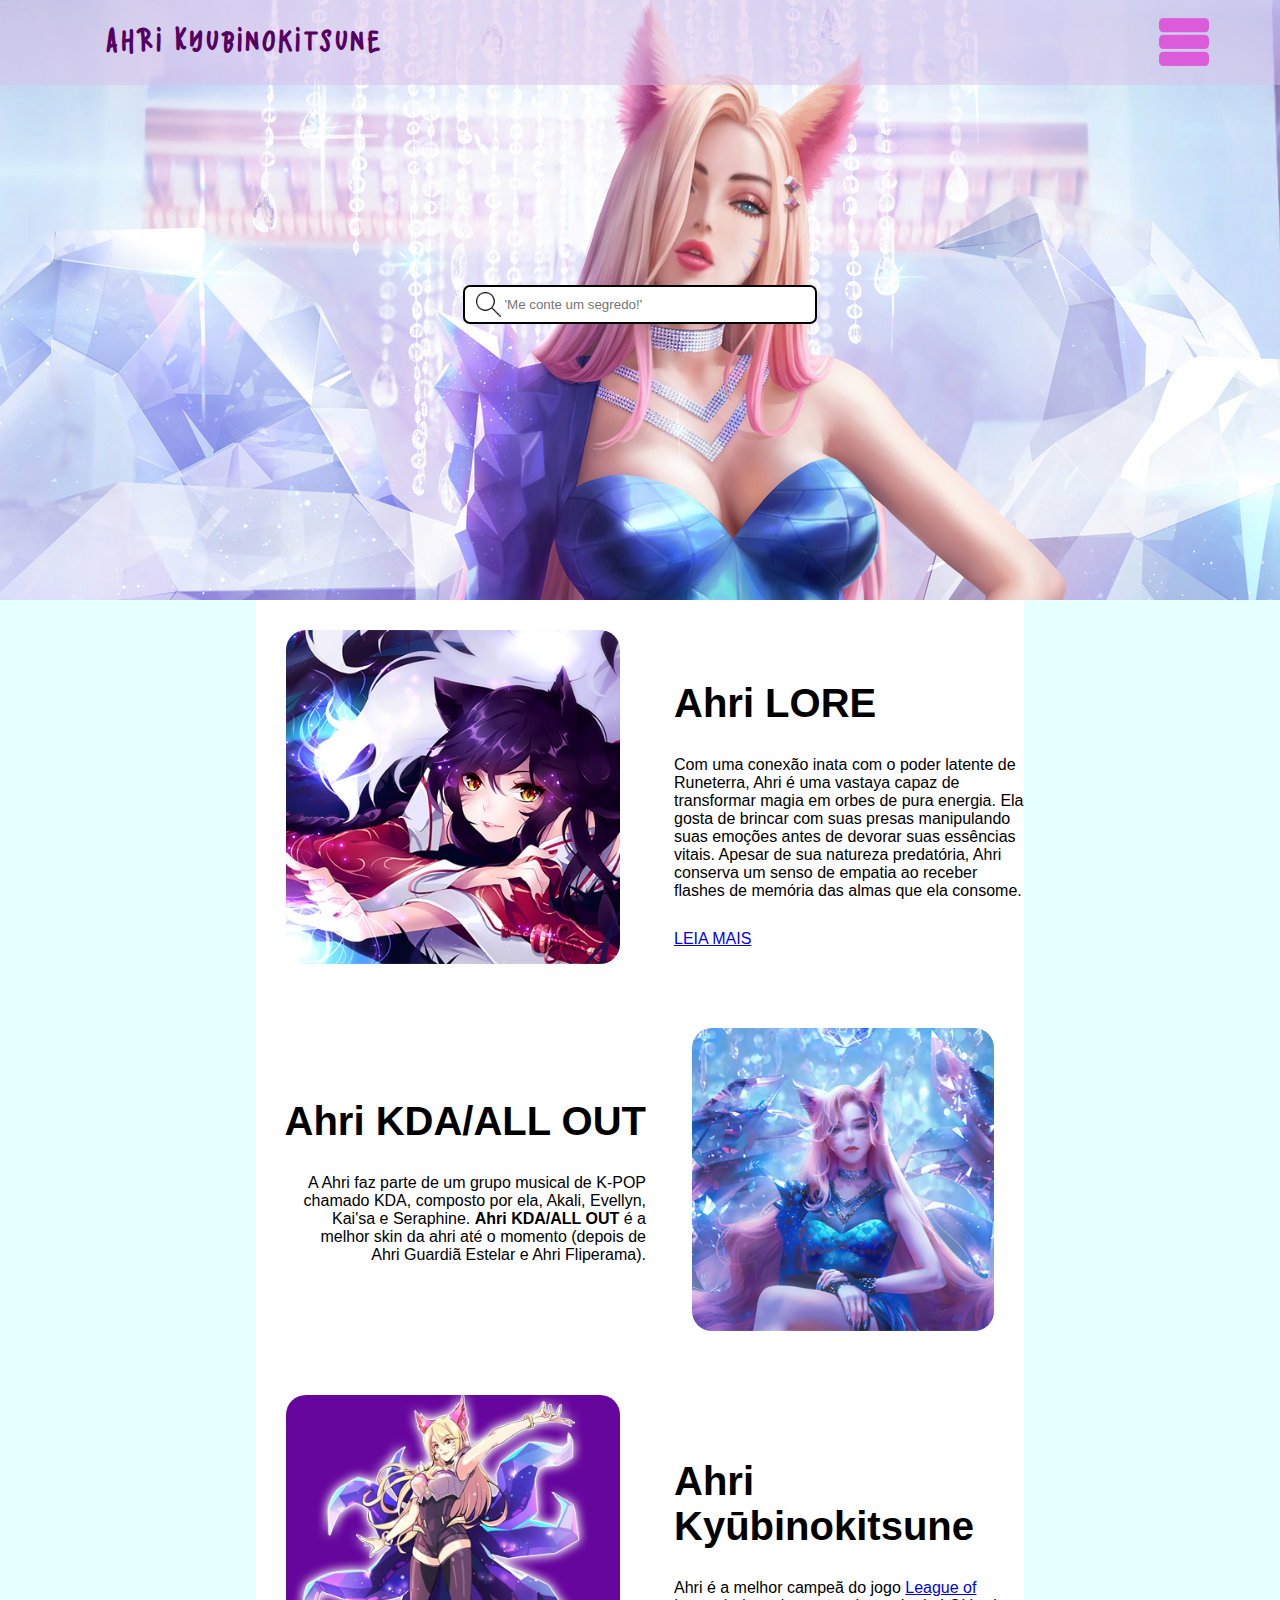
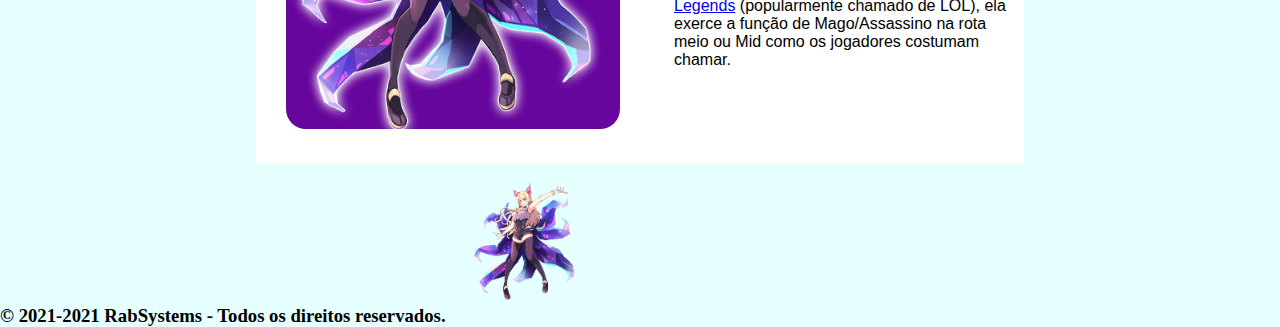
==== index.html @ da594bc2 "Inicial Commit" ====
<!DOCTYPE html>
<html lang="pt-br">
<head>
    <meta charset="UTF-8">
    <meta http-equiv="X-UA-Compatible" content="IE=edge">
    <meta name="viewport" content="width=device-width, initial-scale=1.0">
    <title></title>
    <link rel="stylesheet" href="style.css">
</head>
<body>
    <div id="container-cabecalho">
        <header>
            <h1 id="titulo">Ahri Kyubinokitsune</h1>
            <img id="menu" src="imagens/menu.png" alt="">
        </header>
        <div class="search">
            <label for="pesquisar"><img id="lupa" src="imagens/lupa.png" alt=""></label>
            <input type="text" name="pesquisar" id="pesquisar" placeholder="'Me conte um segredo!'">
        </div>
    </div>
    <div id="container-principal">
        <section class="conteudo">
            <div id="imagem" onmouseover="passarEmCima(this)" onmouseout="removeClass(this)">
                <img class="image-section"src="imagens/ahri-section3.jpg" alt="">
            </div>
            <div>
                <h1>Ahri LORE</h1>
                <p>
                    Com uma conexão inata com o poder latente de Runeterra, Ahri é uma vastaya capaz de transformar magia em orbes de pura energia. Ela gosta de brincar com suas presas manipulando suas emoções antes de devorar suas essências vitais. Apesar de sua natureza predatória, Ahri conserva um senso de empatia ao receber flashes de memória das almas que ela consome.
                </p>
                <a href="lore.html">LEIA MAIS</a>
            </div>
        </section>
        <section id="conteudo-esquerda">
            <div>
                <h1>Ahri KDA/ALL OUT</h1>
                <p>
                    A Ahri faz parte de um grupo musical de K-POP chamado KDA, composto por ela, Akali, Evellyn, Kai'sa e Seraphine. <strong>Ahri KDA/ALL OUT</strong> é a melhor skin da ahri até o momento (depois de Ahri Guardiã Estelar e Ahri Fliperama).
                </p>
            </div>
            <div id="imagem" onmouseover="passarEmCima(this)" onmouseout="removeClass(this)">
                <img class="image-section"src="imagens/ahri-section2.jpg" alt="">
            </div>
        </section>
        <section class="conteudo">
            <div id="imagem" onmouseover="passarEmCima(this)" onmouseout="removeClass(this)">
                <img class="image-section"src="imagens/ahri-section1.jpg" alt="">
            </div>
            <div>
                <h1>Ahri<br>Kyūbinokitsune</h1>
                <p>
                    Ahri é a melhor campeã do jogo <a href="https://na.leagueoflegends.com/pt-br/">League of Legends</a> (popularmente chamado de LOL), ela exerce a função de Mago/Assassino na rota meio ou Mid como os jogadores costumam chamar.
                </p>
            </div>
        </section>
        <div id="orbe"><img src="imagens/orbe.png" alt=""></div>
        <div><img id="ahri-animation" src="imagens/ahri.png" alt=""></div>
    </div>
    <footer id="rodape">
        <h3>&copy; 2021-2021 RabSystems - Todos os direitos reservados.</h3>
    </footer>
</body>
</html>
---- style.css ----
@font-face {
	font-family: lolipop;
	src: local(lolipop), url(fontes/lolipop.ttf)
}

* {
    padding: 0;
    margin: 0; 
}

/*INÍCIO CABEÇALHO*/

#container-cabecalho {
    height: 600px;
    width: auto;
    background: #fcd2fc url(imagens/ahri1.jpg) no-repeat center top;
    background-attachment: fixed;
    text-align: center;
    display: flex;
    flex-flow: column;
    align-items: center;
}

header {
    display: flex;
    justify-content: space-around;
    width: 100%;
    background: rgb(220, 192, 233, 0.5);
    padding-bottom: 8px
}

h1#titulo {
    height: 60px;
    margin-top: 10px;
    padding: 0 35px 0 35px;
    margin-right: 300px;
    font-family: lolipop, arial;
    letter-spacing: 4px;
    color: rgb(86, 0, 97);
    border-radius: 50px;
    line-height: 60px;
}

img#menu {
    width: 50px;
    height: 70px;
    margin-top: 7px;
    padding-left: 300px;
}

#lupa {
    width: 25px;
    margin-top: 5px;
}

.search {
    margin-top: 200px;
    background-color: white;
    width: 350px;
    height: 35px;
    border-radius: 7px;
    border: 2px solid black;
}

input#pesquisar {
    width: 300px;
    height: 25px;
    border: none;
    position: relative;
    top: -8px;

}

/*FIM CABEÇALHO*/

/*INÍCIO BODY*/

body {
    background: rgb(230, 255, 255);
    display: flex;
    flex-direction: column;   
}

#container-principal {
    display: flex;
    flex-flow: column nowrap;
    align-items: center;
    font-family: Arial, Helvetica, sans-serif;

}

.conteudo {
    display: flex;
    flex-direction: row;
    align-items: center;
    background: #fff;
    width: 60%;
}

.conteudo h1 {
    padding: 30px 0 15px 0;
    font-size: 40px;
}

.conteudo p {
    width: 350px;
    padding: 15px 0 30px 0;
}

.image-section {
    width: 80%;
    margin: 30px;
    border-radius: 20px;
}

#conteudo-esquerda {
    display: flex;
    flex-direction: row;
    align-items: center;
    background: #fff;
    width: 60%;
    text-align: right;
}

#conteudo-esquerda h1 {
    padding: 30px 0 15px 0;
    font-size: 40px;
}

#conteudo-esquerda p {
    width: 350px;
    padding: 15px 0 30px 0;
    margin-left: 40px;
}

#ahri-animation {
    width: 10%;
    position: relative;
    left: 350px;
    animation-name: change;
    animation-duration: 24s;
    animation-iteration-count: infinite;
}

/*FIM BODY*/

/*INÍCIO RODAPÉ*/


/*FIM RODAPÉ*/
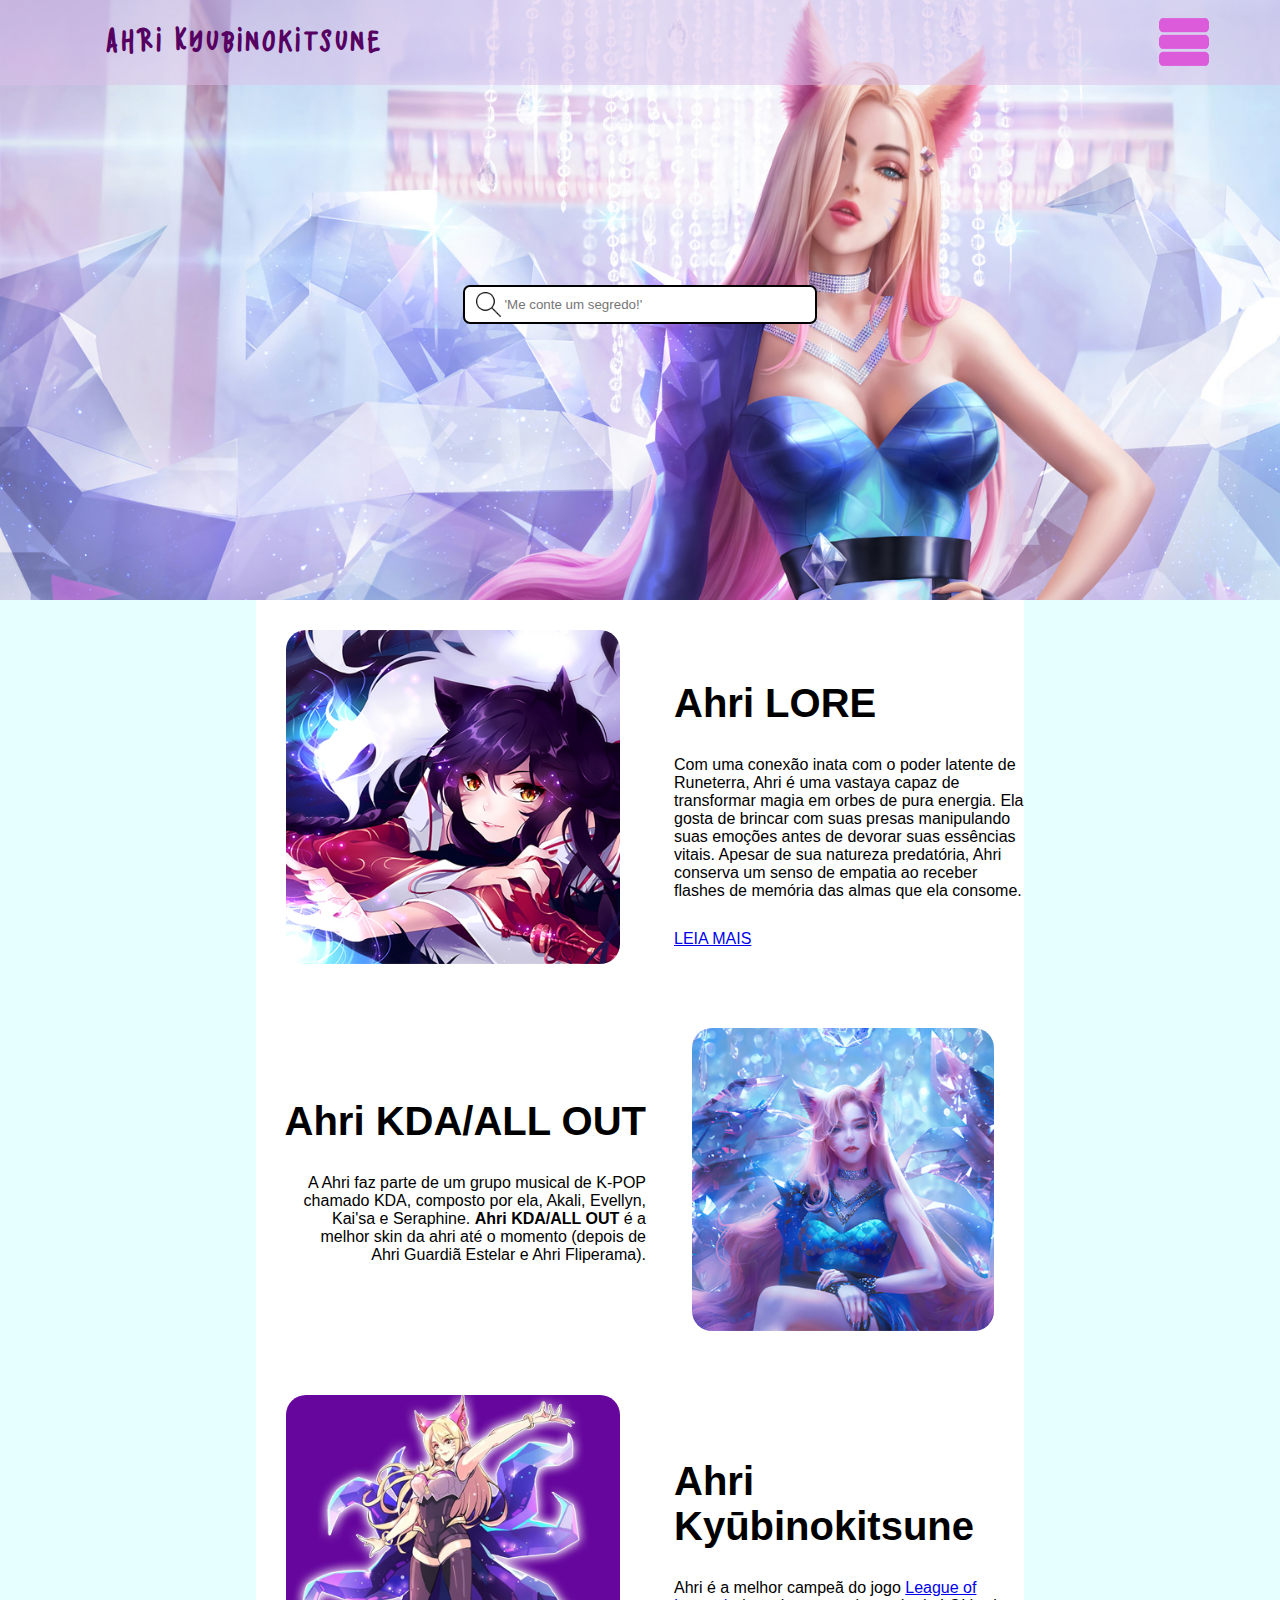
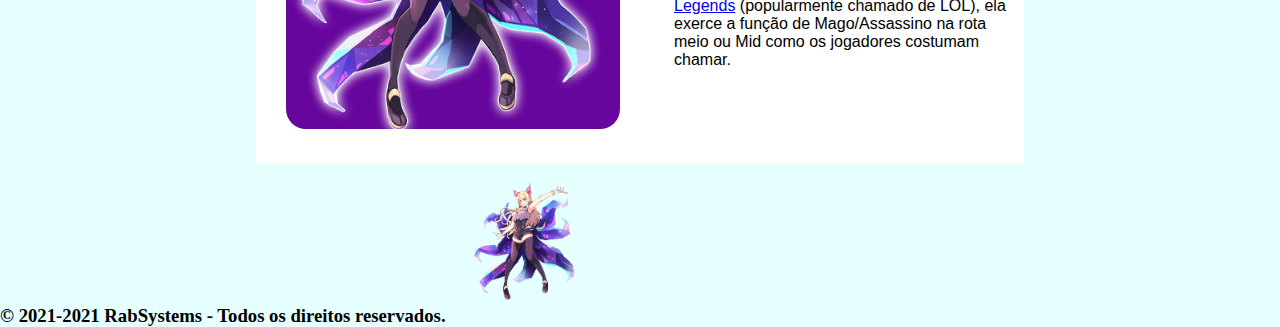
==== commit fad22825: "Atualização 17/04" ====
--- a/index.html
+++ b/index.html
@@ -8,7 +8,7 @@
     <link rel="stylesheet" href="style.css">
 </head>
 <body>
-    <div id="container-cabecalho">
+    <div class="container" id="slider">
         <header>
             <h1 id="titulo">Ahri Kyubinokitsune</h1>
             <img id="menu" src="imagens/menu.png" alt="">
@@ -20,7 +20,7 @@
     </div>
     <div id="container-principal">
         <section class="conteudo">
-            <div id="imagem" onmouseover="passarEmCima(this)" onmouseout="removeClass(this)">
+            <div id="imagem">
                 <img class="image-section"src="imagens/ahri-section3.jpg" alt="">
             </div>
             <div>
@@ -38,12 +38,12 @@
                     A Ahri faz parte de um grupo musical de K-POP chamado KDA, composto por ela, Akali, Evellyn, Kai'sa e Seraphine. <strong>Ahri KDA/ALL OUT</strong> é a melhor skin da ahri até o momento (depois de Ahri Guardiã Estelar e Ahri Fliperama).
                 </p>
             </div>
-            <div id="imagem" onmouseover="passarEmCima(this)" onmouseout="removeClass(this)">
+            <div id="imagem">
                 <img class="image-section"src="imagens/ahri-section2.jpg" alt="">
             </div>
         </section>
         <section class="conteudo">
-            <div id="imagem" onmouseover="passarEmCima(this)" onmouseout="removeClass(this)">
+            <div id="imagem">
                 <img class="image-section"src="imagens/ahri-section1.jpg" alt="">
             </div>
             <div>
@@ -53,9 +53,12 @@
                 </p>
             </div>
         </section>
-        <div id="orbe"><img src="imagens/orbe.png" alt=""></div>
+        <div id="orbe"><img src="" alt=""></div>
         <div><img id="ahri-animation" src="imagens/ahri.png" alt=""></div>
     </div>
+    <script src="script.js">
+
+    </script>
     <footer id="rodape">
         <h3>&copy; 2021-2021 RabSystems - Todos os direitos reservados.</h3>
     </footer>
--- a/style.css
+++ b/style.css
@@ -1,6 +1,6 @@
 @font-face {
 	font-family: lolipop;
-	src: local(lolipop), url(fontes/lolipop.ttf)
+	src: local(lolipop), url(fontes/lolipop.ttf);
 }
 
 * {
@@ -10,16 +10,80 @@
 
 /*INÍCIO CABEÇALHO*/
 
-#container-cabecalho {
-    height: 600px;
-    width: auto;
-    background: #fcd2fc url(imagens/ahri1.jpg) no-repeat center top;
-    background-attachment: fixed;
-    text-align: center;
-    display: flex;
-    flex-flow: column;
-    align-items: center;
-}
+.container {
+    width: 100%;
+    height: 600px;
+    text-align: center;
+    display: flex;
+    flex-flow: column;
+    align-items: center;
+    background: url(imagens/ahri1.jpg);
+    background-size: cover;
+    background-attachment: fixed;
+}
+
+.container1 {
+    width: 100%;
+    height: 600px;
+    text-align: center;
+    display: flex;
+    flex-flow: column;
+    align-items: center;
+    background: url(imagens/ahri2.jpg);
+    background-size: cover;
+    background-attachment: fixed;
+}
+.container2 {
+    width: 100%;
+    height: 600px;
+    text-align: center;
+    display: flex;
+    flex-flow: column;
+    align-items: center;
+    background: url(imagens/ahri3.jpg);
+    background-size: cover;
+    background-attachment: fixed;
+}
+.container3 {
+    width: 100%;
+    height: 600px;
+    text-align: center;
+    display: flex;
+    flex-flow: column;
+    align-items: center;
+    background: url(imagens/ahri4.jpg);
+    background-size: cover;
+    background-attachment: fixed;
+}
+.container4 {
+    width: 100%;
+    height: 600px;
+    text-align: center;
+    display: flex;
+    flex-flow: column;
+    align-items: center;
+    background: url(imagens/ahri5.jpg);
+    background-size: cover;
+    background-attachment: fixed;
+}
+.container5 {
+    width: 100%;
+    height: 600px;
+    text-align: center;
+    display: flex;
+    flex-flow: column;
+    align-items: center;
+    background: url(imagens/ahri6.jpg);
+    background-size: cover;
+    background-attachment: fixed;
+}
+
+
+/*SLIDER*/
+
+
+
+/*SLIDER*/
 
 header {
     display: flex;
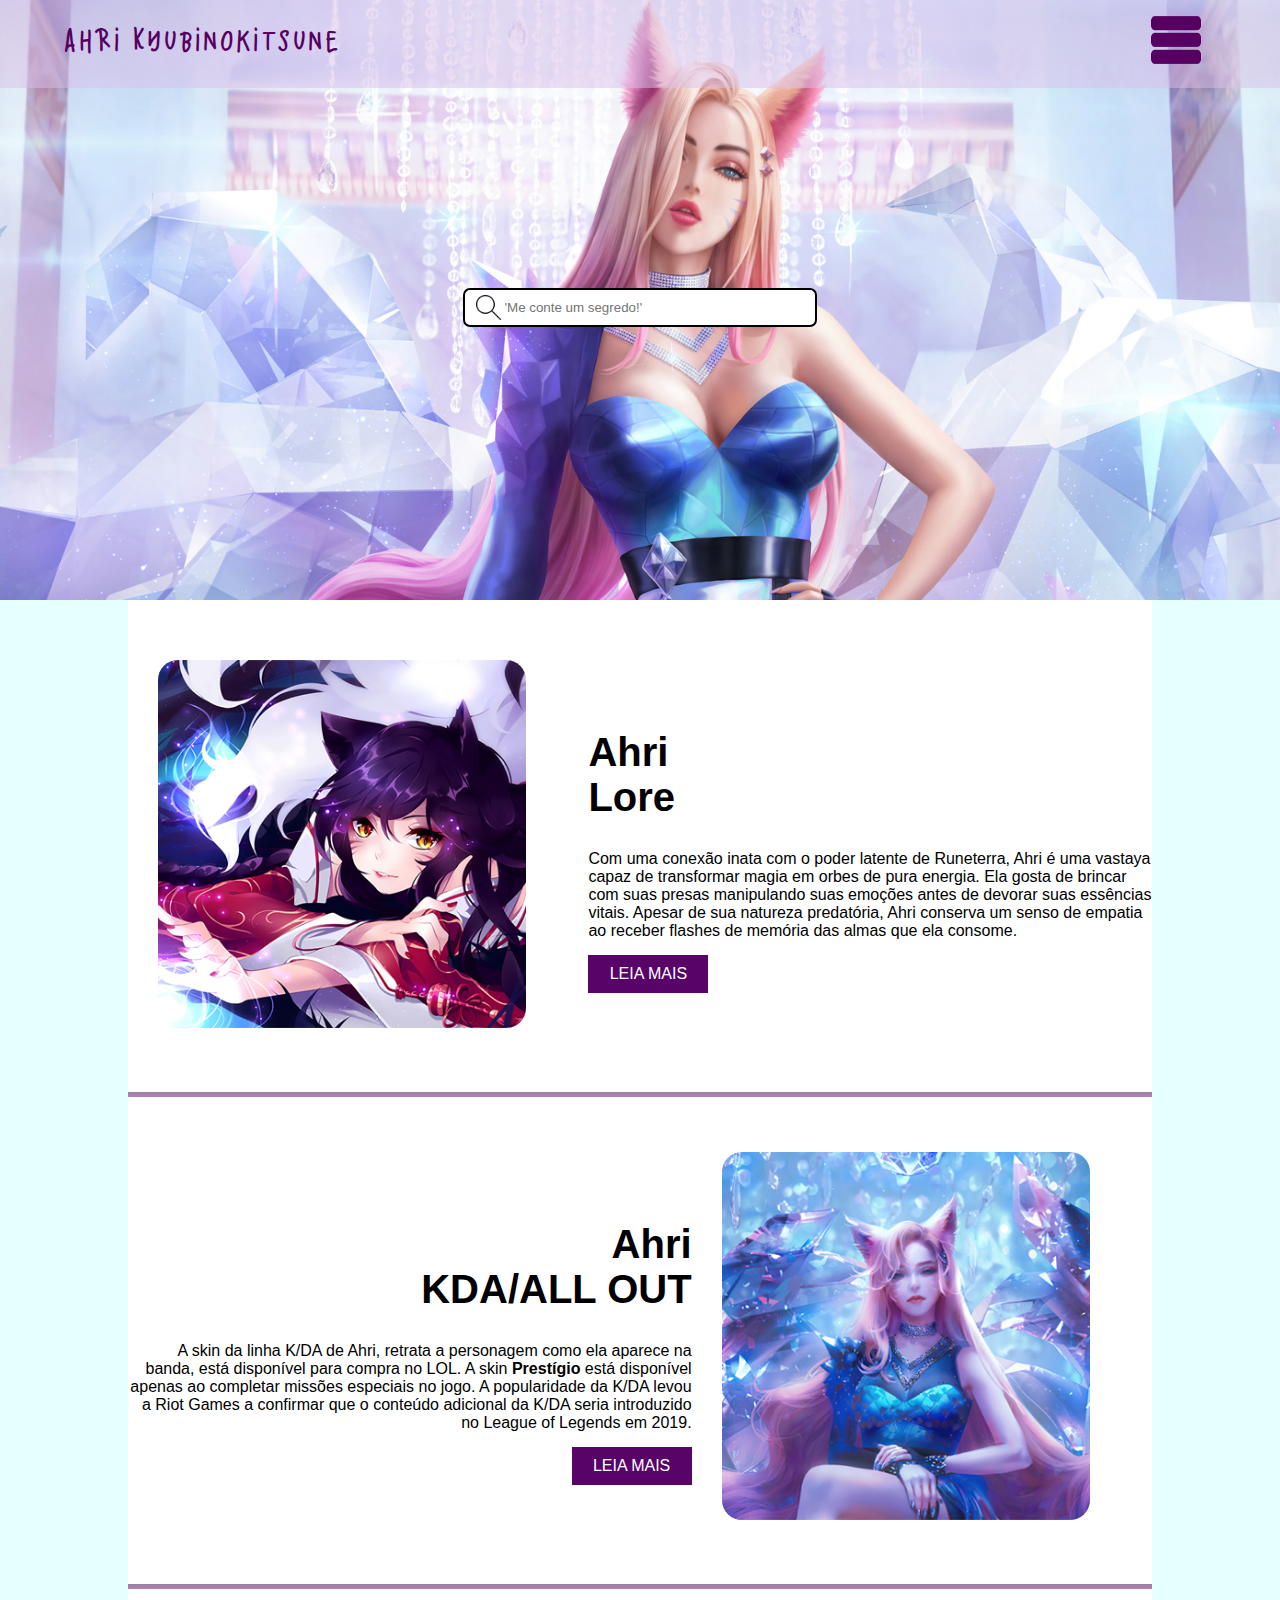
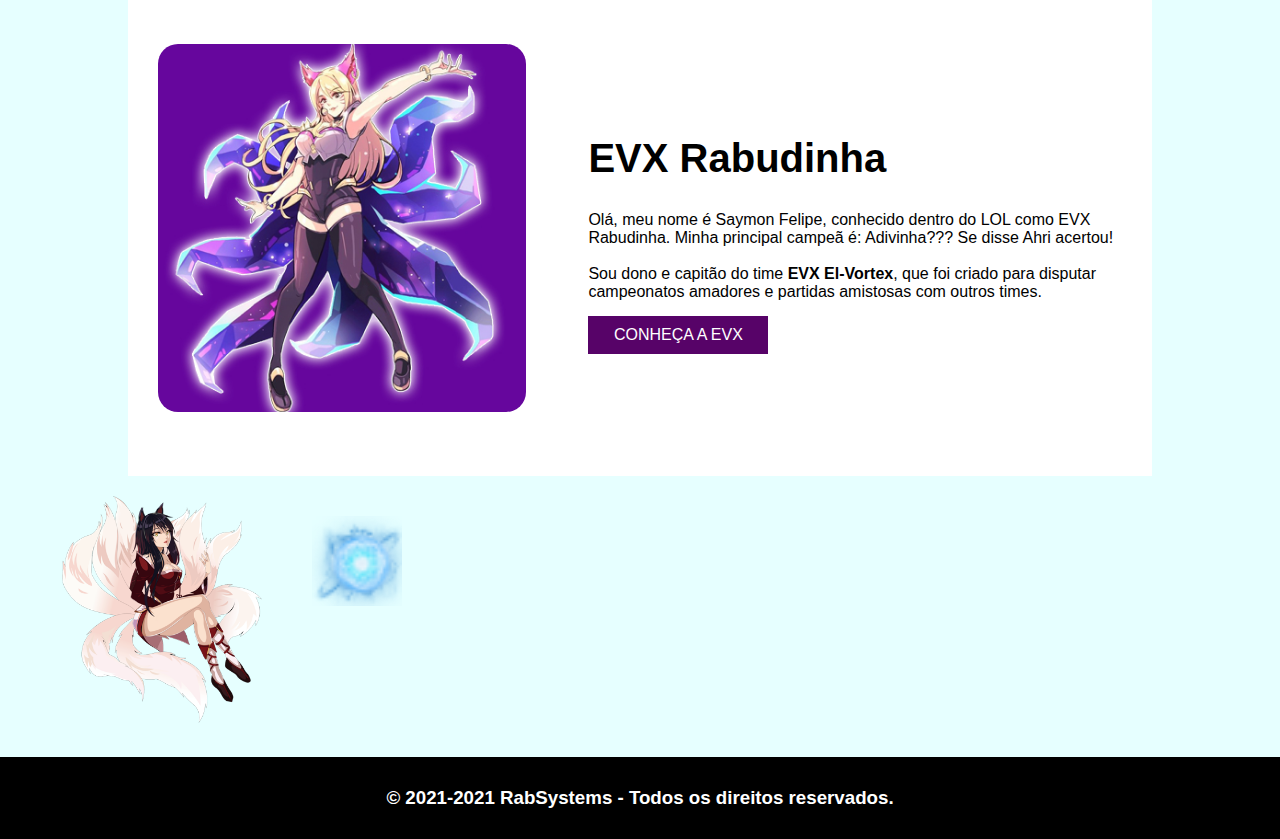
==== commit 62b7ced0: "Atualização 17/04" ====
--- a/index.html
+++ b/index.html
@@ -7,11 +7,20 @@
     <title></title>
     <link rel="stylesheet" href="style.css">
 </head>
-<body>
+<body onload="esconderMenu()">
     <div class="container" id="slider">
         <header>
-            <h1 id="titulo">Ahri Kyubinokitsune</h1>
-            <img id="menu" src="imagens/menu.png" alt="">
+            <a id="titulo" href="index.html">Ahri Kyubinokitsune</a>
+            <div id="menu-principal" onmouseover="mostrarMenu()" onmouseout="esconderMenu()">
+                <img id="menu" src="imagens/menu.png" alt="">
+                <div id="menu-flutuante">
+                    <ul>
+                        <li> <a href="index.html">HOME</a> </li>
+                        <li> <a href="lore.html">LORE</a> </li>
+                        <li> <a href="skins.html">SKINS</a></li>
+                    </ul>
+                </div>
+            </div>
         </header>
         <div class="search">
             <label for="pesquisar"><img id="lupa" src="imagens/lupa.png" alt=""></label>
@@ -19,42 +28,52 @@
         </div>
     </div>
     <div id="container-principal">
-        <section class="conteudo">
-            <div id="imagem">
-                <img class="image-section"src="imagens/ahri-section3.jpg" alt="">
-            </div>
-            <div>
-                <h1>Ahri LORE</h1>
-                <p>
-                    Com uma conexão inata com o poder latente de Runeterra, Ahri é uma vastaya capaz de transformar magia em orbes de pura energia. Ela gosta de brincar com suas presas manipulando suas emoções antes de devorar suas essências vitais. Apesar de sua natureza predatória, Ahri conserva um senso de empatia ao receber flashes de memória das almas que ela consome.
-                </p>
-                <a href="lore.html">LEIA MAIS</a>
-            </div>
-        </section>
-        <section id="conteudo-esquerda">
-            <div>
-                <h1>Ahri KDA/ALL OUT</h1>
-                <p>
-                    A Ahri faz parte de um grupo musical de K-POP chamado KDA, composto por ela, Akali, Evellyn, Kai'sa e Seraphine. <strong>Ahri KDA/ALL OUT</strong> é a melhor skin da ahri até o momento (depois de Ahri Guardiã Estelar e Ahri Fliperama).
-                </p>
-            </div>
-            <div id="imagem">
-                <img class="image-section"src="imagens/ahri-section2.jpg" alt="">
+        <section id="primeiro" class="conteudo">
+            <div class="container-interno">
+                <div>
+                    <img class="image-section" src="imagens/ahri-section3.jpg" alt="" onmouseover="destaque()" onmouseout="normal()">
+                </div>
+                <div class="texto">
+                    <h1>Ahri<br>Lore</h1>
+                    <p>
+                        Com uma conexão inata com o poder latente de Runeterra, Ahri é uma vastaya capaz de transformar magia em orbes de pura energia. Ela gosta de brincar com suas presas manipulando suas emoções antes de devorar suas essências vitais. Apesar de sua natureza predatória, Ahri conserva um senso de empatia ao receber flashes de memória das almas que ela consome.
+                    </p>
+                    <a id="leia-mais" href="https://br.leagueoflegends.com/pt-br/champions/ahri/">LEIA MAIS</a>
+                </div>
             </div>
         </section>
         <section class="conteudo">
-            <div id="imagem">
-                <img class="image-section"src="imagens/ahri-section1.jpg" alt="">
-            </div>
-            <div>
-                <h1>Ahri<br>Kyūbinokitsune</h1>
-                <p>
-                    Ahri é a melhor campeã do jogo <a href="https://na.leagueoflegends.com/pt-br/">League of Legends</a> (popularmente chamado de LOL), ela exerce a função de Mago/Assassino na rota meio ou Mid como os jogadores costumam chamar.
-                </p>
+            <div id="container-esquerda">
+                <div>
+                    <img class="image-section"src="imagens/ahri-section2.jpg" alt="">
+                </div>
+                <div id="texto-esquerda">
+                    <h1>Ahri<br>KDA/ALL OUT</h1>
+                    <p>
+                        A skin da linha K/DA de Ahri, retrata a personagem como ela aparece na banda, está disponível para compra no LOL. A skin <strong>Prestígio</strong> está disponível apenas ao completar missões especiais no jogo. A popularidade da K/DA levou a Riot Games a confirmar que o conteúdo adicional da K/DA seria introduzido no League of Legends em 2019.
+                    </p>
+                    <a id="leia-mais" href="https://br.leagueoflegends.com/pt-br/event/kda-official-fan-club/">LEIA MAIS</a>
+                </div>
             </div>
         </section>
-        <div id="orbe"><img src="" alt=""></div>
-        <div><img id="ahri-animation" src="imagens/ahri.png" alt=""></div>
+        <section class="conteudo">
+            <div class="container-interno">
+                <div>
+                    <img class="image-section"src="imagens/ahri-section1.jpg" alt="">
+                </div>
+                <div class="texto">
+                    <h1>EVX Rabudinha</h1>
+                    <p>
+                        Olá, meu nome é Saymon Felipe, conhecido dentro do LOL como EVX Rabudinha. Minha principal campeã é: Adivinha??? Se disse Ahri acertou!<br><br>Sou dono e capitão do time <strong>EVX El-Vortex</strong>, que foi criado para disputar campeonatos amadores e partidas amistosas com outros times.
+                    </p>
+                    <a id="leia-mais-section3" href="#">CONHEÇA A EVX</a>
+                </div>
+            </div>
+        </section>
+        <div id="animation">
+            <div id="orbe-animation"><img src="imagens/orbe.png" alt=""></div>
+            <div><img id="ahri-animation" src="imagens/ahri-footer.png" alt=""></div>
+        </div>
     </div>
     <script src="script.js">
 
--- a/style.css
+++ b/style.css
@@ -17,7 +17,7 @@
     display: flex;
     flex-flow: column;
     align-items: center;
-    background: url(imagens/ahri1.jpg);
+    background: url(imagens/ahri1.jpg) no-repeat center top;
     background-size: cover;
     background-attachment: fixed;
 }
@@ -29,7 +29,7 @@
     display: flex;
     flex-flow: column;
     align-items: center;
-    background: url(imagens/ahri2.jpg);
+    background: url(imagens/ahri2.jpg) no-repeat center top;
     background-size: cover;
     background-attachment: fixed;
 }
@@ -40,7 +40,7 @@
     display: flex;
     flex-flow: column;
     align-items: center;
-    background: url(imagens/ahri3.jpg);
+    background: url(imagens/ahri3.jpg) no-repeat center top;
     background-size: cover;
     background-attachment: fixed;
 }
@@ -51,7 +51,7 @@
     display: flex;
     flex-flow: column;
     align-items: center;
-    background: url(imagens/ahri4.jpg);
+    background: url(imagens/ahri4.jpg) no-repeat center top;
     background-size: cover;
     background-attachment: fixed;
 }
@@ -62,7 +62,7 @@
     display: flex;
     flex-flow: column;
     align-items: center;
-    background: url(imagens/ahri5.jpg);
+    background: url(imagens/ahri5.jpg) no-repeat center top;
     background-size: cover;
     background-attachment: fixed;
 }
@@ -73,43 +73,35 @@
     display: flex;
     flex-flow: column;
     align-items: center;
-    background: url(imagens/ahri6.jpg);
-    background-size: cover;
-    background-attachment: fixed;
-}
-
-
-/*SLIDER*/
-
-
-
-/*SLIDER*/
+    background: url(imagens/ahri6.jpg) no-repeat center top;
+    background-size: cover;
+    background-attachment: fixed;
+}
 
 header {
     display: flex;
-    justify-content: space-around;
-    width: 100%;
+    justify-content: space-between;
+    align-items: center;
+    width: 100%;
+    height: 80px;
     background: rgb(220, 192, 233, 0.5);
-    padding-bottom: 8px
-}
-
-h1#titulo {
-    height: 60px;
-    margin-top: 10px;
-    padding: 0 35px 0 35px;
-    margin-right: 300px;
+    padding-bottom: 8px;
+    align-content: center;
+}
+
+a#titulo {
+    margin-left: 5%;
     font-family: lolipop, arial;
+    font-size: 2em;
     letter-spacing: 4px;
     color: rgb(86, 0, 97);
-    border-radius: 50px;
-    line-height: 60px;
+    cursor: pointer;
 }
 
 img#menu {
     width: 50px;
     height: 70px;
-    margin-top: 7px;
-    padding-left: 300px;
+    margin-left: 20px;
 }
 
 #lupa {
@@ -135,6 +127,36 @@
 
 }
 
+#menu-flutuante {
+    margin-top: 40px;
+    padding: 5px 15px 5px 15px;
+    background: rgb(220, 192, 233);
+    border-radius: 10px;
+    box-shadow: 1px 1px 3px rgb(136, 30, 131);    
+}
+
+#menu-flutuante ul {
+    list-style-type: none;
+}
+
+#menu-flutuante a {
+    text-decoration: none;
+    color: rgb(86, 0, 97);
+    font-family: lolipop, arial;
+    letter-spacing: 4px;
+    font-size: 30px;
+    padding-bottom: 5px;
+
+}
+
+#menu-principal {
+    padding: 5px 15px 5px 15px;
+    display: flex;
+    flex-direction: row-reverse;
+    align-items: center;
+    margin-right: 5%;
+}
+
 /*FIM CABEÇALHO*/
 
 /*INÍCIO BODY*/
@@ -142,7 +164,15 @@
 body {
     background: rgb(230, 255, 255);
     display: flex;
-    flex-direction: column;   
+    flex-direction: column;
+     
+}
+
+a.leia-mais {
+    text-decoration: none;
+    padding: 20px;
+    background: rgb(87, 3, 104);
+    color: #fff;
 }
 
 #container-principal {
@@ -154,11 +184,13 @@
 }
 
 .conteudo {
-    display: flex;
-    flex-direction: row;
-    align-items: center;
+    background: #fff url(imagens/serapacao-sections.jpg) repeat-x top;
+    width: 80%;
+    padding: 30px 0 30px 0;
+}
+
+#primeiro {
     background: #fff;
-    width: 60%;
 }
 
 .conteudo h1 {
@@ -167,8 +199,7 @@
 }
 
 .conteudo p {
-    width: 350px;
-    padding: 15px 0 30px 0;
+    padding: 15px 0 15px 0;
 }
 
 .image-section {
@@ -177,38 +208,118 @@
     border-radius: 20px;
 }
 
-#conteudo-esquerda {
-    display: flex;
+.container-interno {
+    display: flex;
+    flex-wrap: wrap;
     flex-direction: row;
-    align-items: center;
-    background: #fff;
-    width: 60%;
+    margin: auto;
+    justify-content: center;
+    align-items: center;
+}
+
+#container-esquerda {
+    display: flex;
+    flex-wrap: wrap;
+    flex-direction: row-reverse;
+    margin: auto;
+    justify-content: center;
+    align-items: center;
+}
+
+a#leia-mais {
+    text-decoration: none;
+    padding: 10px;
+    background: rgb(87, 3, 104);
+    color: #fff;
+    width: 100px;
+    text-align: center;
+}
+
+a#leia-mais-section3 {
+    text-decoration: none;
+    padding: 10px;
+    background: rgb(87, 3, 104);
+    color: #fff;
+    width: 160px;
+    text-align: center;
+}
+
+a {
+    text-decoration: none;
+    color: #000;
+}
+
+.texto {
+    display: flex;
+    flex-direction: column;
+    text-align: left;
+    width: 55%;
+}
+
+#texto-esquerda {
+    display: flex;
+    flex-direction: column;
+    width: 55%;
+    align-items: flex-end
+}
+
+#texto-esquerda h1 {
     text-align: right;
 }
 
-#conteudo-esquerda h1 {
-    padding: 30px 0 15px 0;
-    font-size: 40px;
-}
-
-#conteudo-esquerda p {
-    width: 350px;
-    padding: 15px 0 30px 0;
-    margin-left: 40px;
+#texto-esquerda p {
+    text-align: right;
+}
+
+#animation {
+    display: flex;
+    flex-direction: row-reverse;
+    align-items: flex-start;
+    width: 80%;
 }
 
 #ahri-animation {
-    width: 10%;
+    width: 200px;
+    margin-top: 20px;
+    margin-left: -1000px;
+}
+
+#orbe-animation {
     position: relative;
-    left: 350px;
-    animation-name: change;
-    animation-duration: 24s;
-    animation-iteration-count: infinite;
-}
+    left: -750px;
+    animation-duration: 3s;
+    animation-name: deslizar;
+    animation-iteration-count: infinite; 
+}
+
+@keyframes deslizar{
+    0% {
+        left: -750px;
+    } 50% {
+        left: -80px;
+    } 100% {
+        left: -750px;
+    }
+}
+
+#orbe-animation img {
+    width: 90px;
+    margin-top: 40px;
+}
+
+
 
 /*FIM BODY*/
 
 /*INÍCIO RODAPÉ*/
 
+#rodape {
+    background: #000;
+    color: #fff;
+    font-family: arial;
+    margin-top: 30px;
+    padding: 30px 0 30px 0;
+    text-align: center;
+}
 
 /*FIM RODAPÉ*/